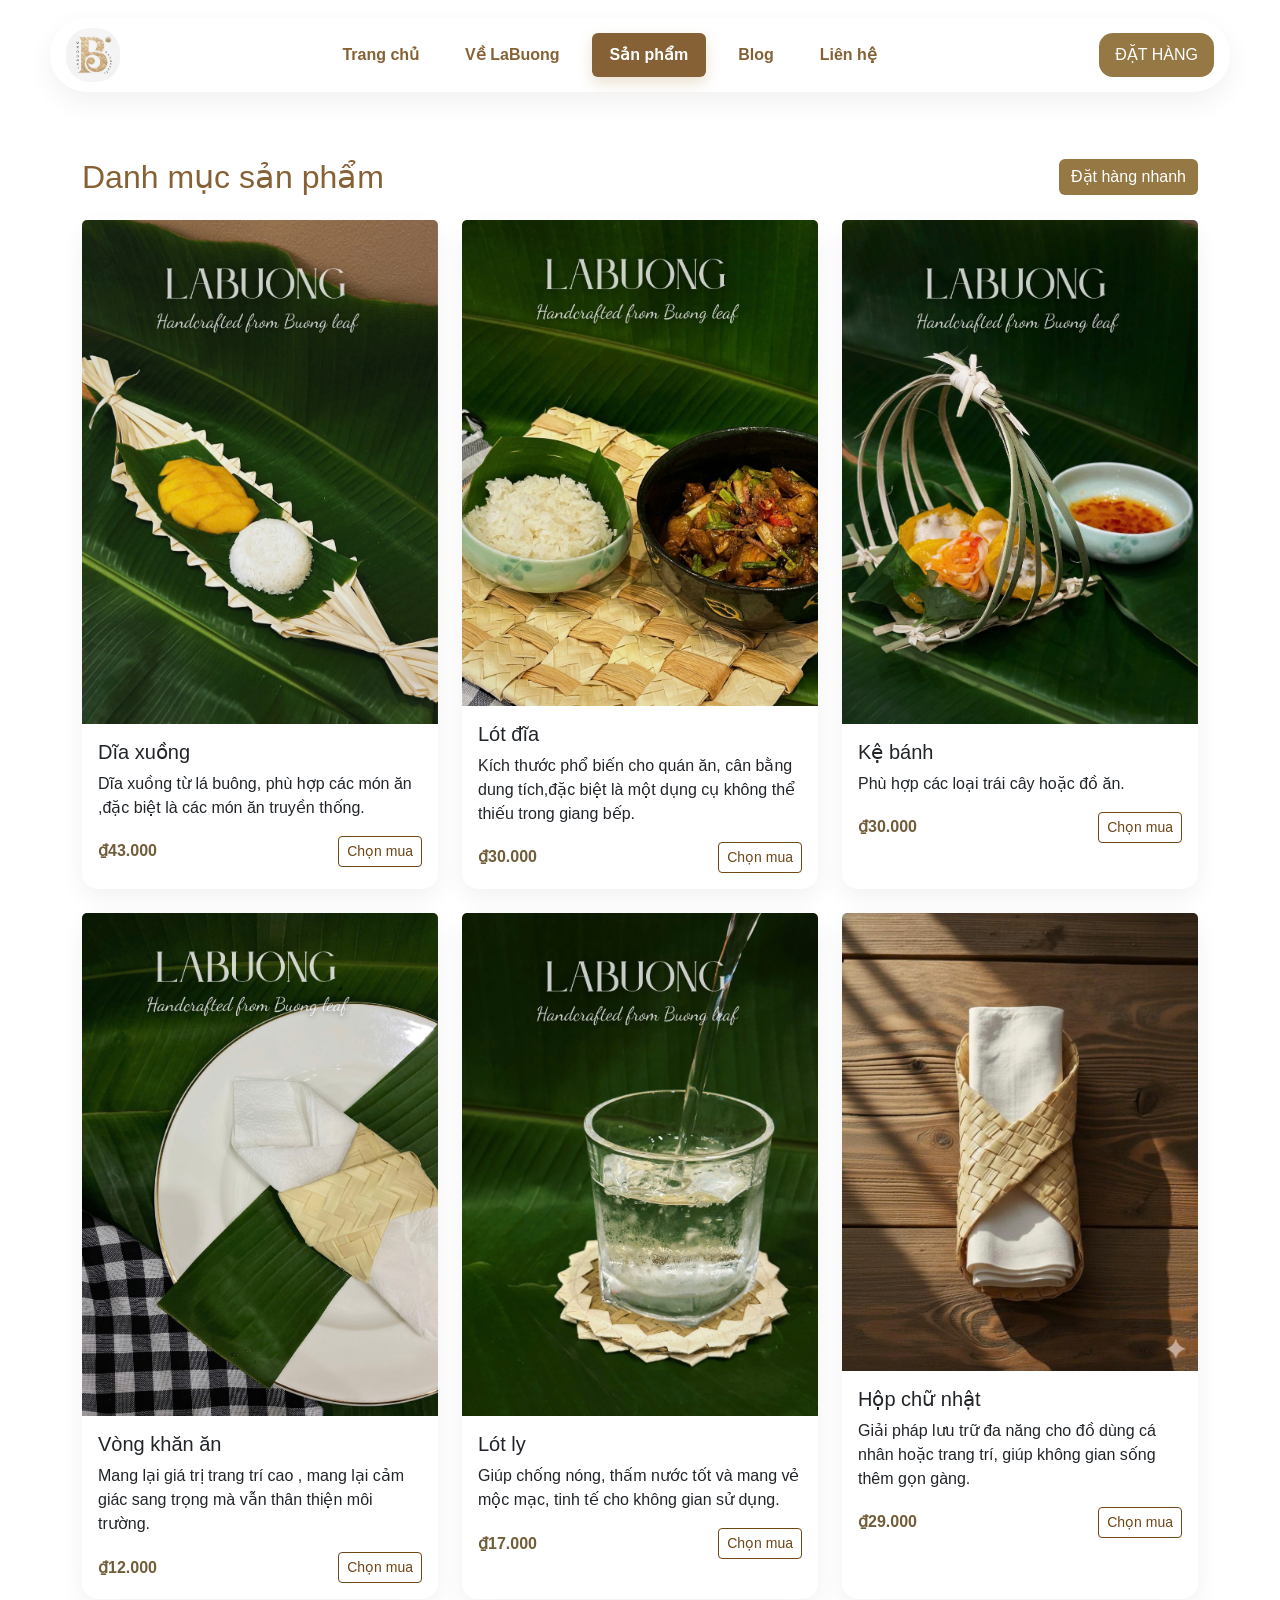
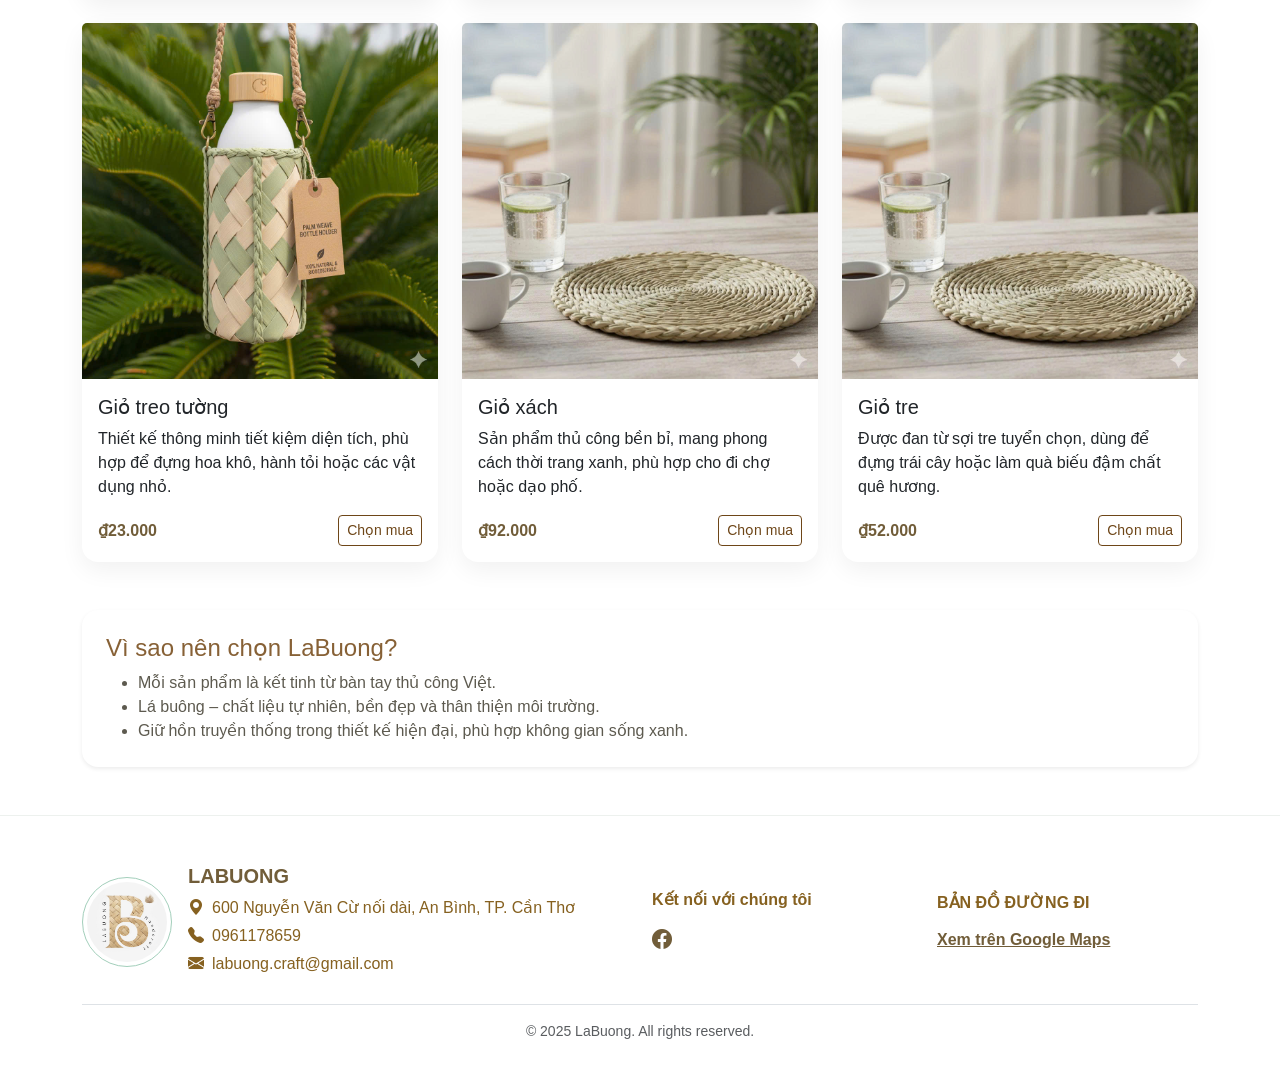
==== product.html @ 484a757a "first commit" ====
<!DOCTYPE html>
<html lang="vi">
<head>
  <meta charset="UTF-8">
  <title>Sản phẩm - LaBuong</title>
  <link href="https://cdn.jsdelivr.net/npm/bootstrap@5.3.3/dist/css/bootstrap.min.css" rel="stylesheet">
  <link rel="stylesheet" href="https://cdn.jsdelivr.net/npm/bootstrap-icons@1.11.3/font/bootstrap-icons.css">
  <link rel="stylesheet" href="style.css">
</head>
<body>
  <header class="site-header">
    <div class="container navbar-surface header-bar">
      <a href="index.html" class="logo">
        <img src="image/logoNew.jpg" alt="CocoLeaf logo" />
      </a>
      <nav class="primary-nav">
        <ul class="navbar-nav">
          <li><a class="nav-link" href="index.html">Trang chủ</a></li>
          <li><a class="nav-link" href="about.html">Về LaBuong</a></li>
          <li><a class="nav-link nav-pill active" href="product.html">Sản phẩm</a></li>
          <li><a class="nav-link" href="post.html">Blog</a></li>
          <li><a class="nav-link" href="contact.html">Liên hệ</a></li>
        </ul>
      </nav>
      <a href="order.html" class="btn btn-brown nav-pill">ĐẶT HÀNG</a>
    </div>
  </header>

  <main class="container my-5">
    <div class="d-flex justify-content-between align-items-center mb-4">
      <h2 class="section-title mb-0">Danh mục sản phẩm</h2>
      <a href="order.html" class="btn btn-brown">Đặt hàng nhanh</a>
    </div>

    <div class="row g-4">
      <div class="col-md-4">
        <div class="card card-product h-100">
          <img src="image/z7483386958364_f513430d9e90dba95b7d3b74c8b69eb9.jpg" class="card-img-top" alt="SP1">
          <div class="card-body">
            <h5 class="card-title">Dĩa xuồng </h5>
            <p class="card-text">Dĩa xuồng từ lá buông, phù hợp các món ăn ,đặc biệt là các món ăn truyền thống.</p>
            <div class="d-flex justify-content-between align-items-center">
              <span class="price">₫43.000</span>
              <a href="order.html" class="btn btn-outline-success btn-sm">Chọn mua</a>
            </div>
          </div>
        </div>
      </div>
      <div class="col-md-4">
        <div class="card card-product h-100">
          <img src="image/z7483386965836_c47f318271d41ccf5db5e8cb5fc0133e.jpg" class="card-img-top" alt="SP2">
          <div class="card-body">
            <h5 class="card-title">Lót đĩa</h5>
            <p class="card-text">Kích thước phổ biến cho quán ăn, cân bằng dung tích,đặc biệt là một dụng cụ không thể thiếu trong giang bếp.</p>
            <div class="d-flex justify-content-between align-items-center">
              <span class="price">₫30.000</span>
              <a href="order.html" class="btn btn-outline-success btn-sm">Chọn mua</a>
            </div>
          </div>
        </div>
      </div>
      <div class="col-md-4">
        <div class="card card-product h-100">
          <img src="image/z7483386972365_bd3897ea78c38d127efb589b744a88ca.jpg" class="card-img-top" alt="SP3">
          <div class="card-body">
            <h5 class="card-title">Kệ bánh</h5>
            <p class="card-text">Phù hợp các loại trái cây hoặc đồ ăn.</p>
            <div class="d-flex justify-content-between align-items-center">
              <span class="price">₫30.000</span>
              <a href="order.html" class="btn btn-outline-success btn-sm">Chọn mua</a>
            </div>
          </div>
        </div>
      </div>
      <div class="col-md-4">
        <div class="card card-product h-100">
          <img src="image/z7483387037328_531377617c0e9192f4e3c647c2008e39.jpg" class="card-img-top" alt="SP3">
          <div class="card-body">
            <h5 class="card-title">Vòng khăn ăn</h5>
            <p class="card-text">Mang lại giá trị trang trí cao , mang lại cảm giác sang trọng mà vẫn thân thiện môi trường.</p>
            <div class="d-flex justify-content-between align-items-center">
              <span class="price">₫12.000</span>
              <a href="order.html" class="btn btn-outline-success btn-sm">Chọn mua</a>
            </div>
          </div>
        </div>
      </div>
      <div class="col-md-4">
        <div class="card card-product h-100">
          <img src="image/z7483387088576_1b1017ca1ffee06c128a6333986d492c.jpg" class="card-img-top" alt="SP3">
          <div class="card-body">
            <h5 class="card-title">Lót ly</h5>
            <p class="card-text">Giúp chống nóng, thấm nước tốt và mang vẻ mộc mạc, tinh tế cho không gian sử dụng.</p>
            <div class="d-flex justify-content-between align-items-center">
              <span class="price">₫17.000</span>
              <a href="order.html" class="btn btn-outline-success btn-sm">Chọn mua</a>
            </div>
          </div>
        </div>
      </div>
      <div class="col-md-4">
        <div class="card card-product h-100">
          <img src="image/SP1.jpg" class="card-img-top" alt="SP3">
          <div class="card-body">
            <h5 class="card-title">Hộp chữ nhật</h5>
            <p class="card-text">Giải pháp lưu trữ đa năng cho đồ dùng cá nhân hoặc trang trí, giúp không gian sống thêm gọn gàng.</p>
            <div class="d-flex justify-content-between align-items-center">
              <span class="price">₫29.000</span>
              <a href="order.html" class="btn btn-outline-success btn-sm">Chọn mua</a>
            </div>
          </div>
        </div>
      </div>
      <div class="col-md-4">
        <div class="card card-product h-100">
          <img src="image/SP4.jpg" class="card-img-top" alt="SP3">
          <div class="card-body">
            <h5 class="card-title">Giỏ treo tường</h5>
            <p class="card-text">Thiết kế thông minh tiết kiệm diện tích, phù hợp để đựng hoa khô, hành tỏi hoặc các vật dụng nhỏ.</p>
            <div class="d-flex justify-content-between align-items-center">
              <span class="price">₫23.000</span>
              <a href="order.html" class="btn btn-outline-success btn-sm">Chọn mua</a>
            </div>
          </div>
        </div>
      </div>
      <div class="col-md-4">
        <div class="card card-product h-100">
          <img src="image/SP5.jpg" class="card-img-top" alt="SP3">
          <div class="card-body">
            <h5 class="card-title">Giỏ xách</h5>
            <p class="card-text">Sản phẩm thủ công bền bỉ, mang phong cách thời trang xanh, phù hợp cho đi chợ hoặc dạo phố.</p>
            <div class="d-flex justify-content-between align-items-center">
              <span class="price">₫92.000</span>
              <a href="order.html" class="btn btn-outline-success btn-sm">Chọn mua</a>
            </div>
          </div>
        </div>
      </div>
   
     <div class="col-md-4">
        <div class="card card-product h-100">
          <img src="image/SP5.jpg" class="card-img-top" alt="SP3">
          <div class="card-body">
            <h5 class="card-title">Giỏ tre</h5>
            <p class="card-text">Được đan từ sợi tre tuyển chọn, dùng để đựng trái cây hoặc làm quà biếu đậm chất quê hương.</p>
            <div class="d-flex justify-content-between align-items-center">
              <span class="price">₫52.000</span>
              <a href="order.html" class="btn btn-outline-success btn-sm">Chọn mua</a>
            </div>
          </div>
        </div>
      </div>
    </div>

    <div class="mt-5 p-4 bg-white rounded-4 shadow-sm">
      <h4 class="section-title">Vì sao nên chọn LaBuong?</h4>
      <ul class="mt-2 mb-0">
        <li>Mỗi sản phẩm là kết tinh từ bàn tay thủ công Việt.</li>
        <li>Lá buông – chất liệu tự nhiên, bền đẹp và thân thiện môi trường.</li>
        <li>Giữ hồn truyền thống trong thiết kế hiện đại, phù hợp không gian sống xanh.</li>
      </ul>
    </div>
  </main>

  <div id="footer"></div>

  <script>
    async function loadComponent(id, file) { try { const res = await fetch(file); if (!res.ok) throw new Error(); document.getElementById(id).innerHTML = await res.text(); } catch (e) { console.warn('Component load failed:', file, e); document.getElementById(id).innerHTML = ''; } }
    loadComponent('footer','footer.html');
  </script>
  <script src="https://cdn.jsdelivr.net/npm/bootstrap@5.3.3/dist/js/bootstrap.bundle.min.js"></script>
  <script>(function(){const currentPath=window.location.pathname.split('/').pop()||'index.html';const nav=document.querySelector('.navbar-nav');const indicator=nav?.querySelector('.nav-indicator');const items=nav?.querySelectorAll('.nav-link.nav-pill');let activeEl=null;items?.forEach(link=>{const linkPath=link.getAttribute('href').split('/').pop();if(linkPath===currentPath){link.classList.add('active');activeEl=link;}link.addEventListener('mouseenter',()=>moveIndicator(link));link.addEventListener('focus',()=>moveIndicator(link));});nav?.addEventListener('mouseleave',()=>{if(activeEl)moveIndicator(activeEl);});function moveIndicator(el){if(!indicator)return;indicator.style.display='block';const rect=el.getBoundingClientRect();const parentRect=nav.getBoundingClientRect();const x=rect.left-parentRect.left;const w=rect.width;indicator.style.transform=`translate(${x}px, -50%)`;indicator.style.width=`${w}px`;}if(activeEl)moveIndicator(activeEl);})();</script>
</body>
</html>
---- style.css ----
body {
  margin: 0;
  font-family: Arial, sans-serif;
  background: #ffffff;
  color: #5d5a4f;
}

/* Header */
header {
  background: transparent !important;
  display: flex;
  justify-content: space-between;
  align-items: center;
  padding: 0;
}

header .logo img {
  height: 54px;
}

nav ul {
  list-style: none;
  display: flex;
  gap: 20px;
}

nav ul li a {
  text-decoration: none;
  font-weight: bold;
  color: black;
}

/* Main */
.intro {
  display: flex;
  align-items: center;
  padding: 40px 80px;
  gap: 50px;
}

.intro img {
  width: 250px;
}

.intro-text h2 {
  margin-bottom: 15px;
}

/* Footer */
footer, .custom-footer {
  /* Ghi đè màu nền */
  background: #ffffff !important; 
  /* Ghi đè màu chữ */
  color: #866120 !important; 
  display: block;
  padding: 20px 0;
  margin-top: 40px;
  border-top: 1px solid #edf1ee;
}

.footer-left {
  max-width: 60%;
}

.footer-logo {
  height: 40px;
}

.social-icons img {
  height: 20px;
  margin-right: 10px;
}

footer a, .custom-footer a {
  text-decoration: none;
  font-weight: bold;
  color: #c8b492;
}

footer a:hover, .custom-footer a:hover {
  color: #8f693d;
}

/* Navbar active */
.nav-link.active,
.navbar-nav .nav-link.active {
  font-weight: bold;
  color: #fff !important;
  background: #c8b492 !important;
  border-radius: 6px;
}

/* Theme tokens derived from cup brown */
:root {
  --brown-50: #f7f4ea;
  --brown-100: #c8b492;
  --brown-200: #c8b492;
  --brown-300: #ae853d;
  --brown-400: #ae8745;
  --brown-500: #957844; /* primary */
  --brown-600: #715d39;
  --brown-700: #876136;
  --accent-gold: #d9b76e;
}

.navbar-surface {
  background: #ffffff;
  backdrop-filter: blur(6px);
  border-radius: 18px;
  box-shadow: 0 10px 28px rgba(0,0,0,.06);
}

.nav-pill {
  border-radius: 14px;
  padding: 10px 18px !important;
}

.nav-pill.active {
  background: var(--brown-700) !important;
  color: #fff !important;
  box-shadow: 0 6px 14px rgba(175, 139, 72, 0.25);
}

/* Moving indicator for navbar */
.navbar-nav { position: relative; }
.nav-indicator {
  position: absolute;
  top: 50%;
  left: 0;
  transform: translate(0, -50%);
  height: 42px;
  width: 0;
  background: var(--brown-700);
  border-radius: 14px;
  box-shadow: 0 8px 18px rgba(175, 139, 72, 0.25);
  transition: transform .25s ease, width .25s ease;
  z-index: 0;
  display: none;
}
.navbar-nav .nav-link, .navbar-nav .btn { position: relative; z-index: 1; }

.btn-brown {
  background: var(--brown-500);
  color: #fff;
  border: none;
  transition: transform .2s ease, box-shadow .2s ease;
}

.btn-brown:hover {
  transform: translateY(-2px);
  box-shadow: 0 8px 20px rgba(175, 139, 72, 0.25);
}

.hero {
  position: relative;
  background: radial-gradient(1200px 400px at 70% 20%, var(--brown-50), transparent),
              linear-gradient(135deg, #fbfbf6 0%, #f4f2e8 100%);
  border-radius: 24px;
  overflow: hidden;
  box-shadow: 0 10px 30px rgba(0,0,0,.05);
}

.hero-badge {
  display: inline-block;
  background: #ffffffcc;
  color: var(--brown-700);
  border: 1px solid var(--brown-100);
  padding: 6px 12px;
  border-radius: 999px;
  font-weight: 600;
}

.card-product {
  border: 0;
  border-radius: 16px;
  box-shadow: 0 8px 24px rgba(0,0,0,.06);
  transition: transform .2s ease, box-shadow .2s ease;
}

.card-product:hover {
  transform: translateY(-6px);
  box-shadow: 0 14px 36px rgba(0,0,0,.12);
}

.card-product .price {
  color: var(--brown-600);
  font-weight: 700;
}

.section-title {
  color: var(--brown-700);
}

/* Layout tổng cho header giống hình 1 */
.site-header {
  background: transparent;
  padding: 18px 16px;
  position: sticky;
  top: 0;
  z-index: 100;
  margin-bottom: 16px;
}

/* Khung trắng bo tròn, đổ bóng */
.header-bar {
  max-width: 1180px;
  margin: 0 auto;
  display: flex;
  align-items: center;
  justify-content: space-between;
  padding: 10px 16px;
  border-radius: 999px;
  background: #fff;
  box-shadow: 0 10px 28px rgba(0,0,0,.06);
  gap: 16px;
}

/* Logo trái */
.logo img {
  height: 54px;
  border-radius: 24px;
}

/* Nav giữa */
.primary-nav { 
  flex: 1;
  display: flex;
  justify-content: center;
}
.navbar-nav {
  display: flex;
  align-items: center;
  gap: 18px;
  margin: 0;
  padding: 0;
  list-style: none;
  position: relative;
}
.header-bar .navbar-nav { flex-direction: row !important; }
.header-bar .navbar-nav li { display: inline-flex; }
.header-bar .navbar-nav .nav-link { display: inline-flex; align-items: center; }
.navbar-nav .nav-link {
  text-decoration: none;
  font-weight: 600;
  color: var(--brown-700);
  padding: 10px 14px;
  border-radius: 14px;
  display: inline-block;
}
.navbar-nav .nav-link:hover { background: var(--brown-50); }

/* Pill xanh cho mục active */
.navbar-nav .nav-link.active {
  background: var(--brown-700) !important;
  color: #fff !important;
  box-shadow: 0 6px 14px rgba(175, 139, 72, 0.25);
}

/* CTA phải */
.btn.btn-brown.nav-pill {
  padding: 10px 16px !important;
  border-radius: 14px;
}
/* Ghi đè màu xanh mặc định cho các nút outline-success */
.btn-outline-success {
  color: #6e4618 !important;
  border-color: #6e4618 !important;
}

.btn-outline-success:hover,
.btn-outline-success:focus,
.btn-outline-success:active {
  background-color: #6e4618 !important;
  color: #fff !important;
  border-color: #6e4618 !important;
}


/* Responsive */
@media (max-width: 992px) {
  .header-bar { padding: 8px 10px; }
  .primary-nav { justify-content: flex-start; }
  .navbar-nav { gap: 10px; overflow-x: auto; scrollbar-width: none; }
  .navbar-nav::-webkit-scrollbar { display: none; }
  .btn.btn-brown.nav-pill { display: none; }
}
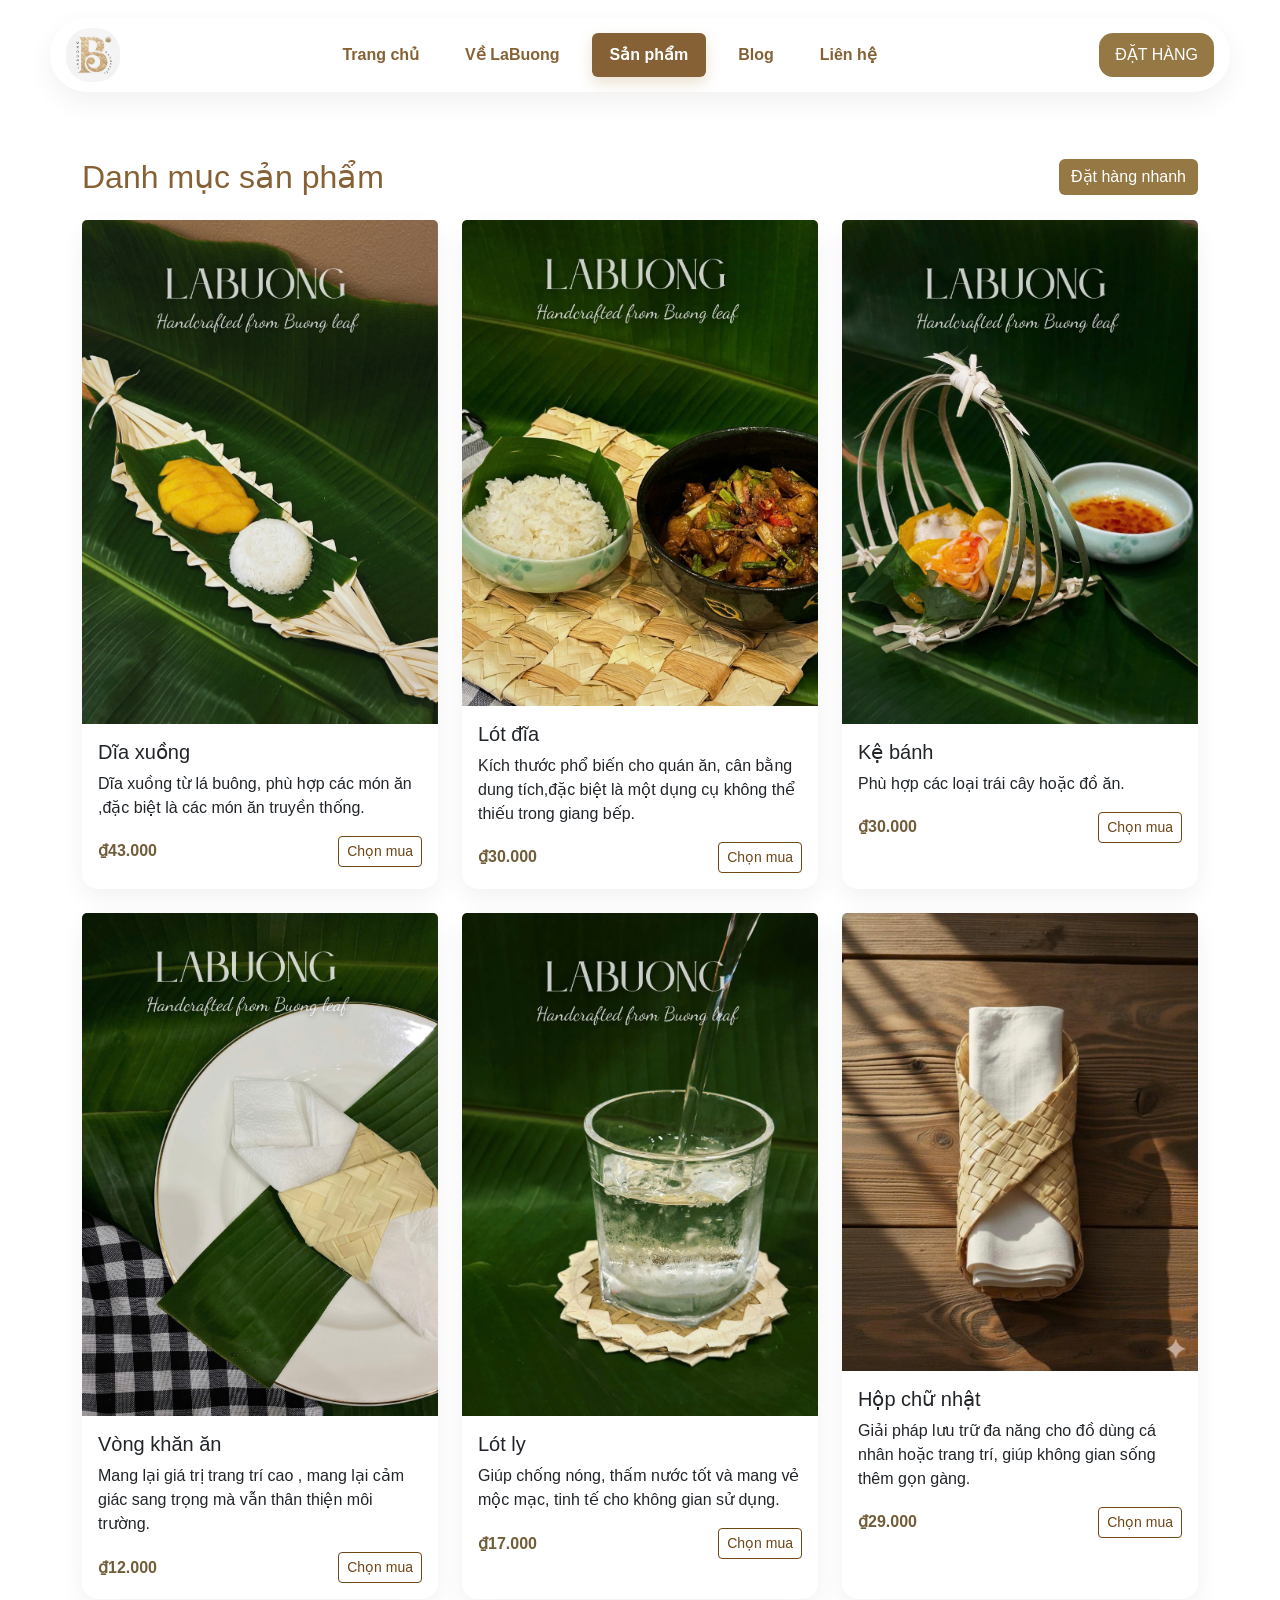
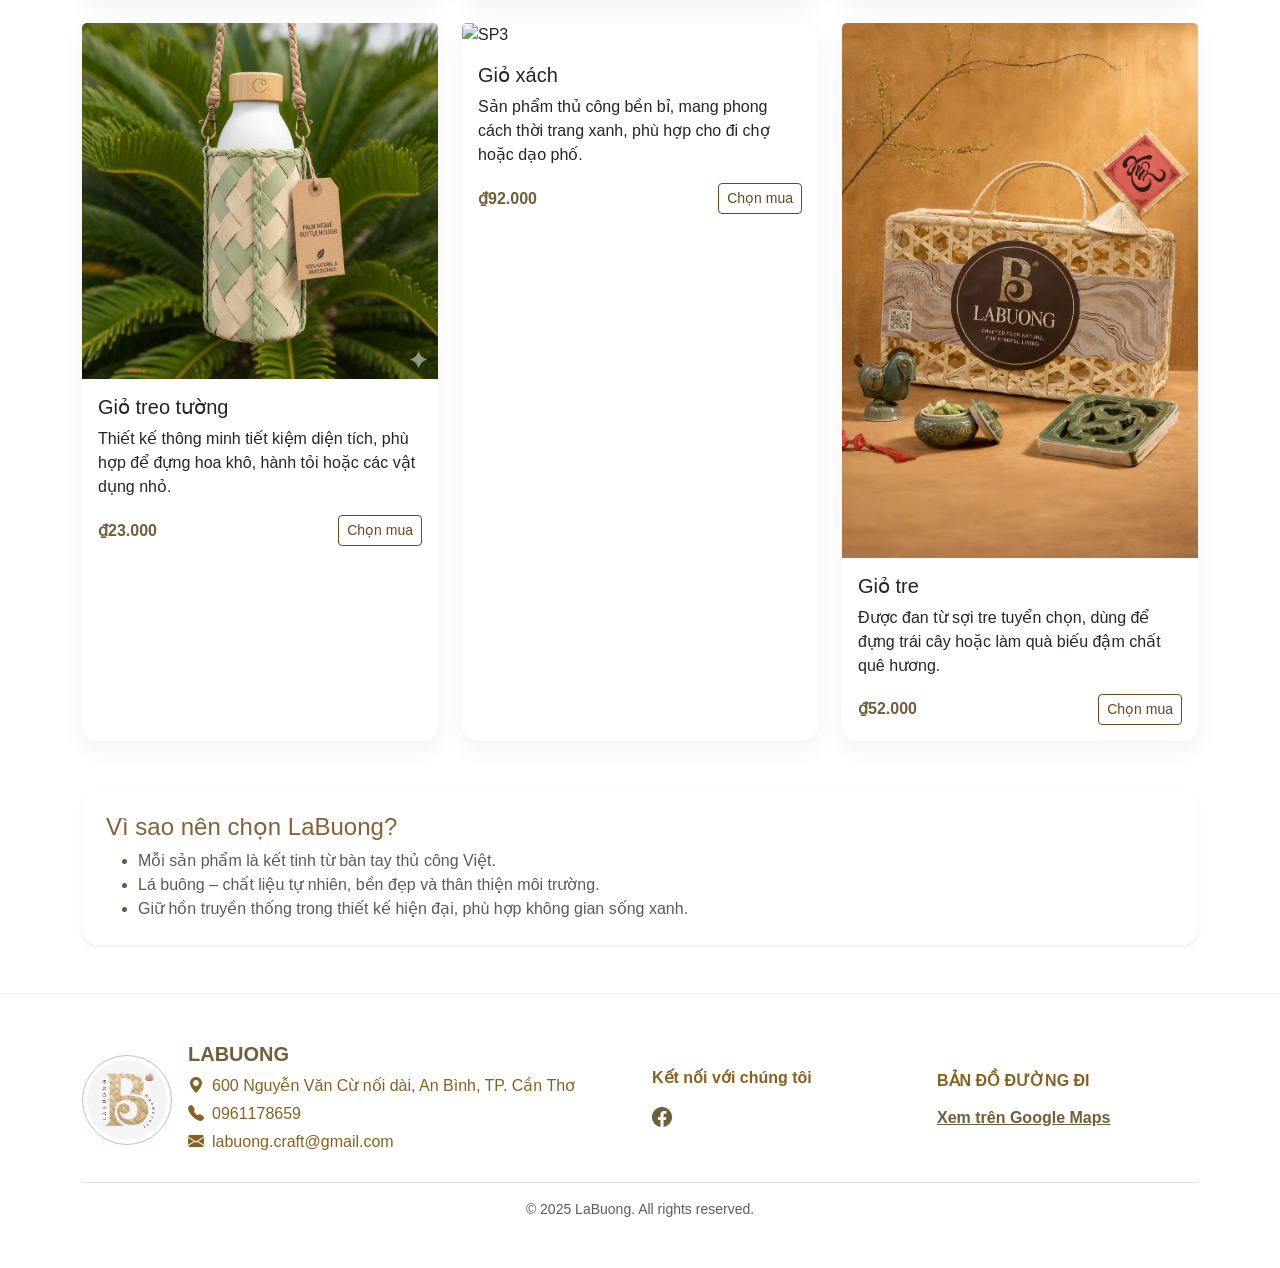
==== commit b303c404: "add picture" ====
--- a/product.html
+++ b/product.html
@@ -126,7 +126,7 @@
       </div>
       <div class="col-md-4">
         <div class="card card-product h-100">
-          <img src="image/SP5.jpg" class="card-img-top" alt="SP3">
+          <img src="image/gio-xach.png" class="card-img-top" alt="SP3">
           <div class="card-body">
             <h5 class="card-title">Giỏ xách</h5>
             <p class="card-text">Sản phẩm thủ công bền bỉ, mang phong cách thời trang xanh, phù hợp cho đi chợ hoặc dạo phố.</p>
@@ -140,7 +140,7 @@
    
      <div class="col-md-4">
         <div class="card card-product h-100">
-          <img src="image/SP5.jpg" class="card-img-top" alt="SP3">
+          <img src="image/gio-tre.jpg" class="card-img-top" alt="SP3">
           <div class="card-body">
             <h5 class="card-title">Giỏ tre</h5>
             <p class="card-text">Được đan từ sợi tre tuyển chọn, dùng để đựng trái cây hoặc làm quà biếu đậm chất quê hương.</p>
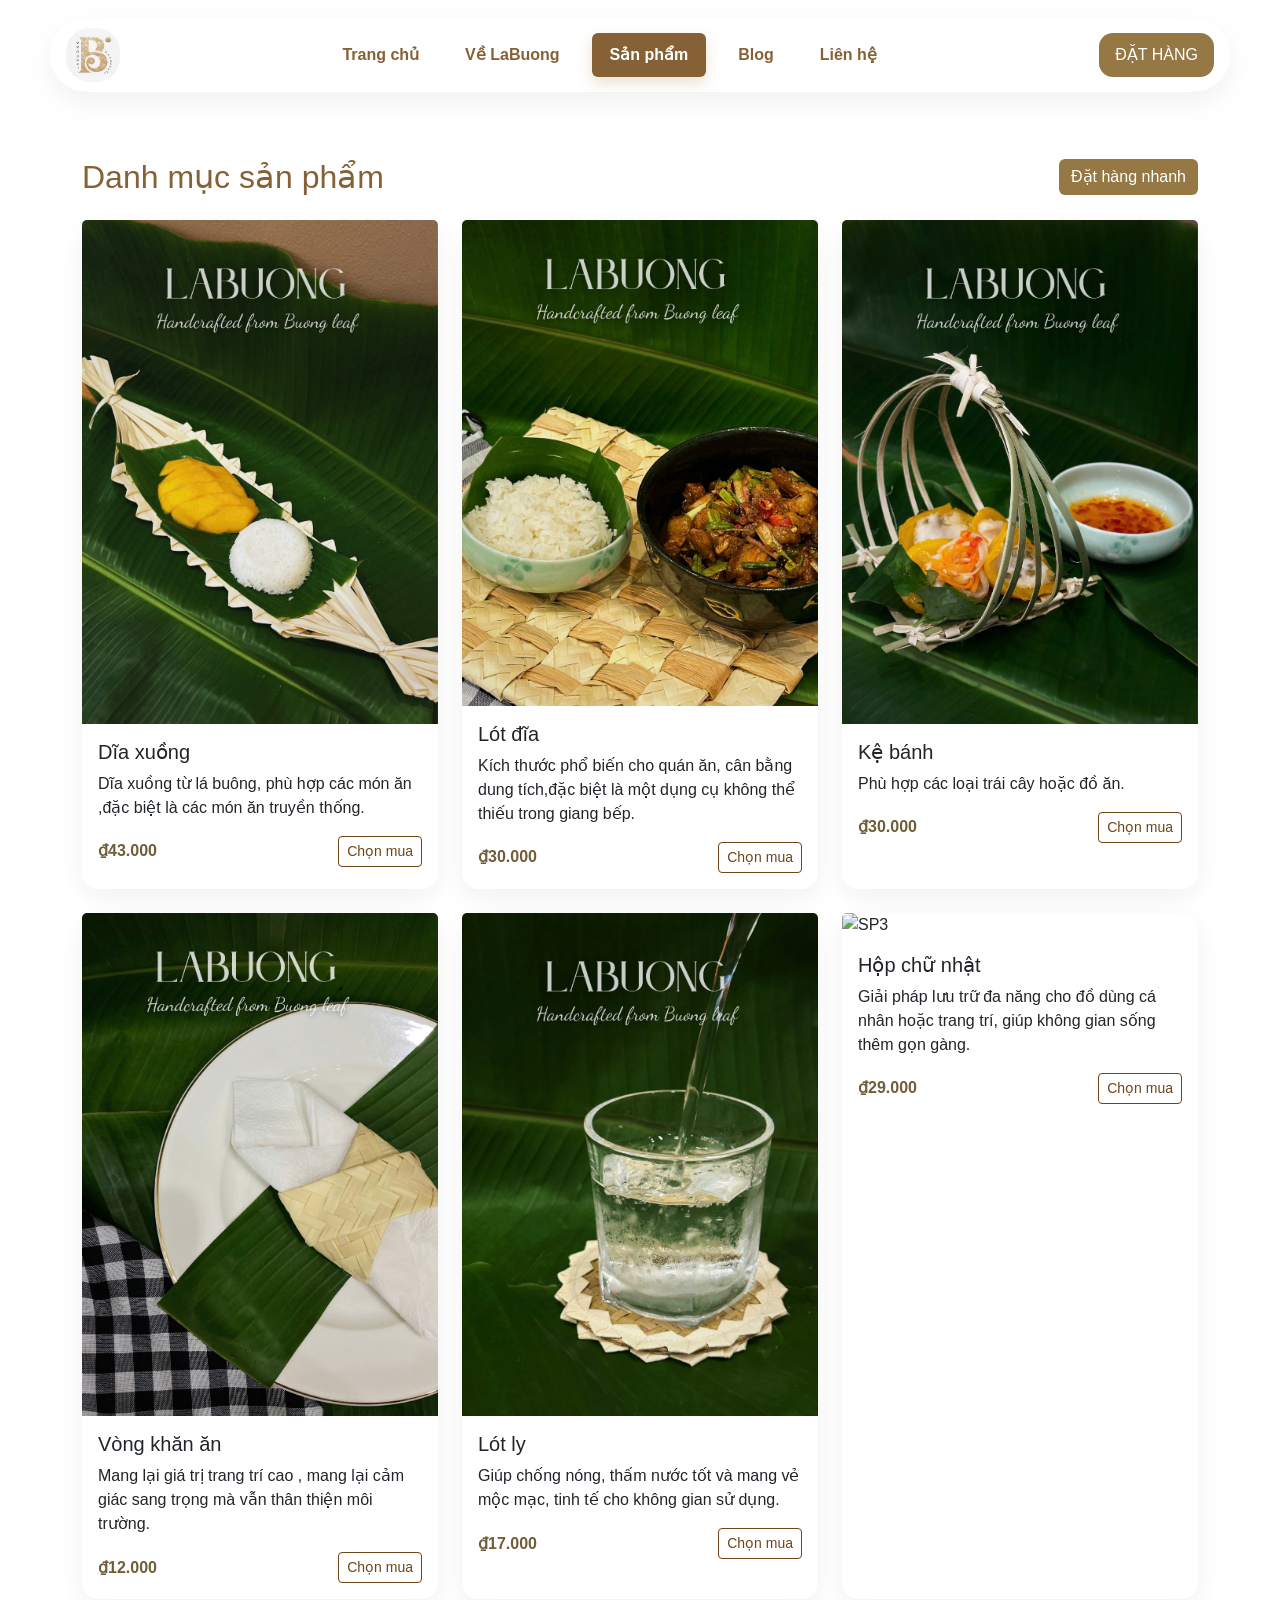
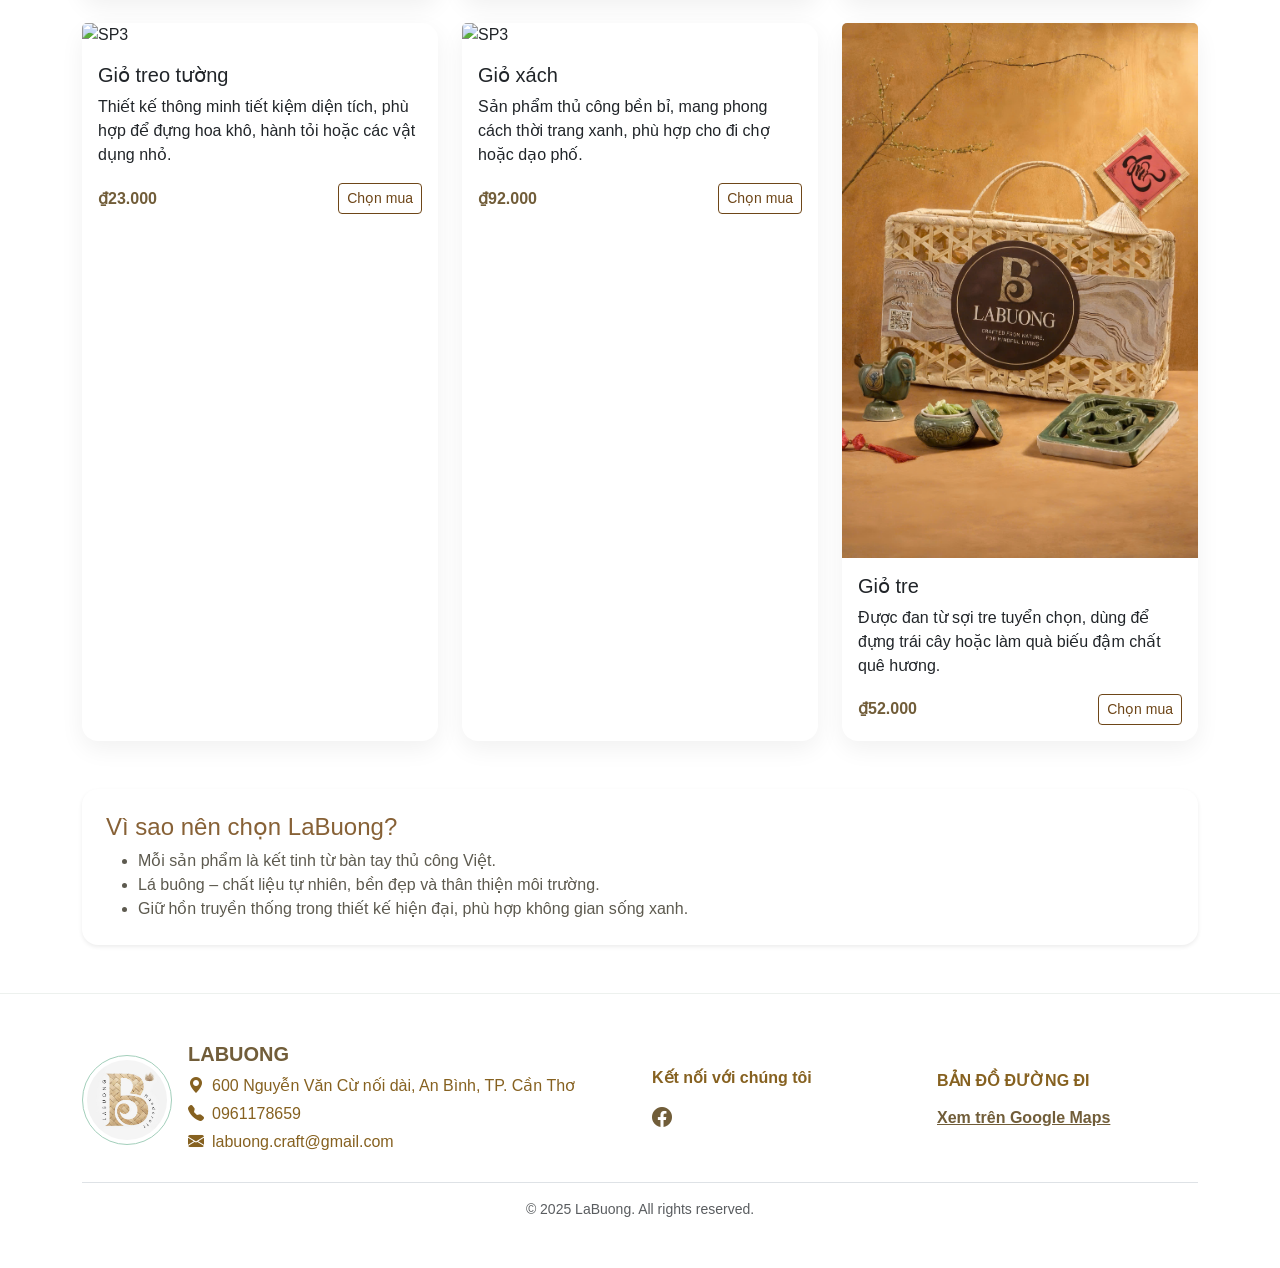
==== commit 21aea189: "pic" ====
--- a/product.html
+++ b/product.html
@@ -100,7 +100,7 @@
       </div>
       <div class="col-md-4">
         <div class="card card-product h-100">
-          <img src="image/SP1.jpg" class="card-img-top" alt="SP3">
+          <img src="image/hop-chu-nhat.png" class="card-img-top" alt="SP3">
           <div class="card-body">
             <h5 class="card-title">Hộp chữ nhật</h5>
             <p class="card-text">Giải pháp lưu trữ đa năng cho đồ dùng cá nhân hoặc trang trí, giúp không gian sống thêm gọn gàng.</p>
@@ -113,7 +113,7 @@
       </div>
       <div class="col-md-4">
         <div class="card card-product h-100">
-          <img src="image/SP4.jpg" class="card-img-top" alt="SP3">
+          <img src="image/gio-treo-tuong.png" class="card-img-top" alt="SP3">
           <div class="card-body">
             <h5 class="card-title">Giỏ treo tường</h5>
             <p class="card-text">Thiết kế thông minh tiết kiệm diện tích, phù hợp để đựng hoa khô, hành tỏi hoặc các vật dụng nhỏ.</p>
